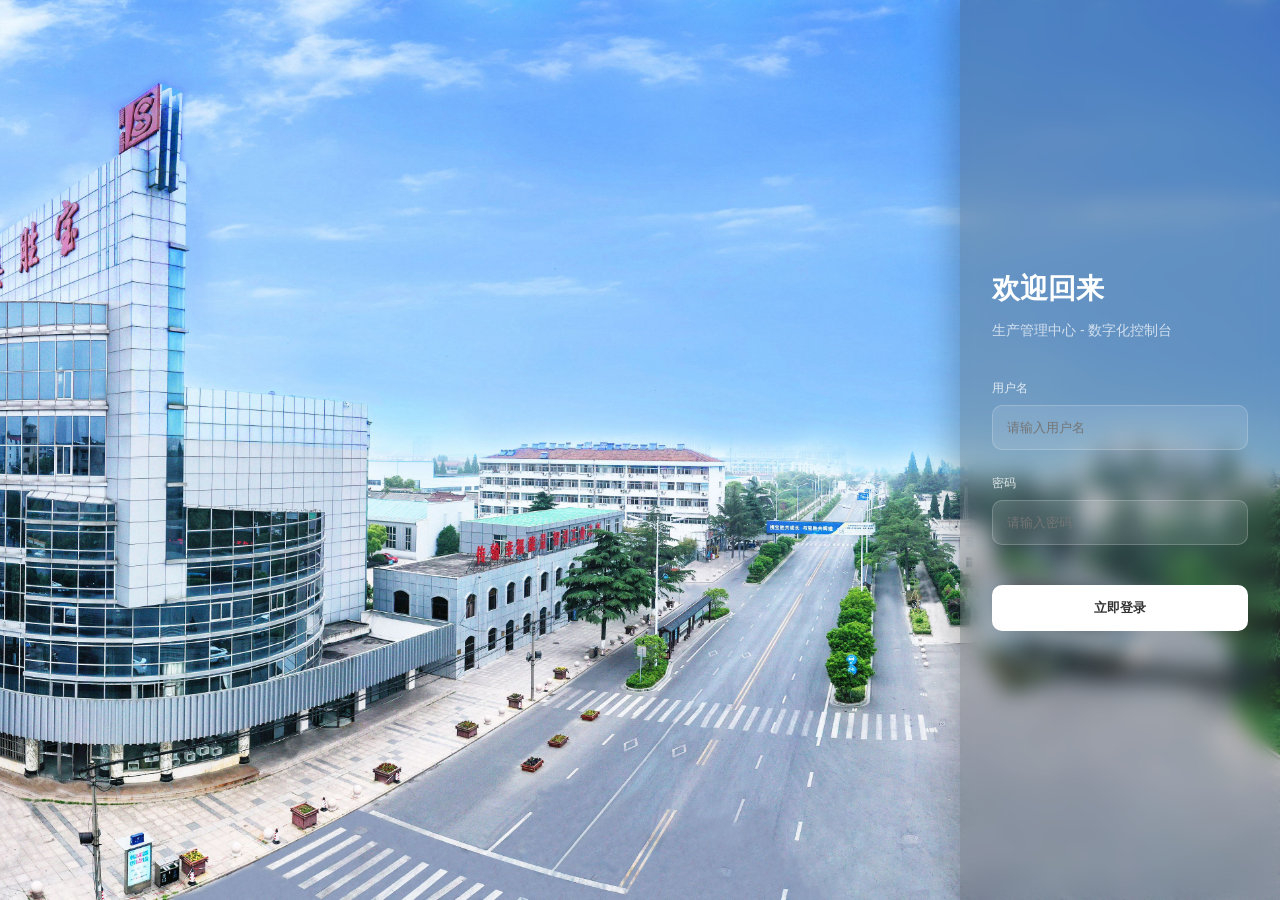
==== index.html @ 65bcb90a "Add files via upload" ====
<!DOCTYPE html>
<html lang="zh-CN">
<head>
    <meta charset="UTF-8">
    <title>生产管理中心</title>
    <style>
        /* --- 1. 基础布局 CSS --- */
        * { box-sizing: border-box; }

        body {
            margin: 0; padding: 0; height: 100vh;
            display: flex; align-items: center;
            background: url('baosheng.jpg') no-repeat;
            background-size: cover;
            background-position: 20% top; 
            background-attachment: fixed;
            background-color: #1a1a1a;
            font-family: -apple-system, BlinkMacSystemFont, "Segoe UI", Roboto, sans-serif;
        }

        .right-mask {
            position: fixed; right: 0; top: 0;
            width: 25vw; height: 100vh;
            background-color: rgba(60, 60, 60, 0.3);
            backdrop-filter: blur(10px);
            -webkit-backdrop-filter: blur(10px);
            display: flex; justify-content: center; align-items: center;
            color: white; z-index: 100;
            box-shadow: -10px 0 30px rgba(0,0,0,0.2);
        }

        /* --- 2. 登录框 CSS --- */
        .login-container { width: 80%; max-width: 320px; }
        .login-container h2 { font-size: 28px; margin: 0 0 10px 0; }
        .login-container p { font-size: 14px; color: rgba(255, 255, 255, 0.7); margin-bottom: 40px; }
        .input-group { margin-bottom: 25px; }
        .input-group label { display: block; font-size: 12px; margin-bottom: 8px; color: rgba(255, 255, 255, 0.8); text-transform: uppercase; }
        
        .input-group input {
            width: 100%; padding: 14px;
            border: 1px solid rgba(255, 255, 255, 0.2);
            border-radius: 10px; background: rgba(255, 255, 255, 0.1);
            color: white; outline: none; transition: all 0.3s ease;
        }

        .input-group input:focus {
            background: rgba(255, 255, 255, 0.15);
            border-color: rgba(255, 255, 255, 0.8);
            box-shadow: 0 0 15px rgba(255, 255, 255, 0.4);
        }

        .login-btn {
            width: 100%; padding: 14px; background: white; color: #333;
            border: none; border-radius: 10px; font-weight: 600;
            cursor: pointer; transition: 0.3s; margin-top: 15px;
        }

        .login-btn:hover { background: #f0f0f0; transform: translateY(-2px); }

        /* --- 3. 漂亮弹窗 CSS (之前贴错位置的部分) --- */
        .modal-overlay {
            position: fixed; top: 0; left: 0; width: 100%; height: 100%;
            background: rgba(0, 0, 0, 0.6); backdrop-filter: blur(5px);
            display: flex; justify-content: center; align-items: center;
            z-index: 1000; opacity: 0; visibility: hidden; transition: all 0.4s ease;
        }

        .modal-overlay.active { opacity: 1; visibility: visible; }

        .modal-content {
            background: white; padding: 40px; border-radius: 20px;
            text-align: center; transform: scale(0.7);
            transition: all 0.4s cubic-bezier(0.34, 1.56, 0.64, 1);
            width: 320px;
        }

        .modal-overlay.active .modal-content { transform: scale(1); }

        .success-icon {
            width: 60px; height: 60px; background: #4CD964; color: white;
            border-radius: 50%; line-height: 60px; font-size: 30px; margin: 0 auto 20px;
        }

        .modal-content h3 { color: #333; margin: 0 0 10px 0; }
        .modal-content p { color: #666; font-size: 14px; margin-bottom: 25px; }
        .modal-btn { background: #333; color: white; border: none; padding: 12px 30px; border-radius: 8px; cursor: pointer; font-weight: bold; }

        @media (max-width: 768px) {
            body { background-position: center top; }
            .right-mask { width: 100vw !important; }
        }
    </style>
</head>
<body>

    <div id="successModal" class="modal-overlay">
        <div class="modal-content">
            <div class="success-icon">✓</div>
            <h3>登录成功</h3>
            <p>欢迎进入生产管理中心系统</p>
            <button id="closeBtn" class="modal-btn">开启工作台</button>
        </div>
    </div>

    <div class="right-mask">
        <div class="login-container">
            <h2>欢迎回来</h2>
            <p>生产管理中心 - 数字化控制台</p>
            <form>
                <div class="input-group">
                    <label>用户名</label>
                    <input type="text" placeholder="请输入用户名">
                </div>
                <div class="input-group">
                    <label>密码</label>
                    <input type="password" placeholder="请输入密码">
                </div>
                <button type="button" id="loginBtn" class="login-btn">立即登录</button>
            </form>
        </div>
    </div>

    <script>
        // --- 4. 交互逻辑 JS ---
        const loginBtn = document.getElementById('loginBtn');
        const closeBtn = document.getElementById('closeBtn');
        const modal = document.getElementById('successModal');

        // 显示弹窗
        loginBtn.addEventListener('click', function() {
            modal.classList.add('active');
        });

        // 修改：点击“开启工作台”后跳转
        closeBtn.addEventListener('click', function() {
        // 改变按钮文字，增加仪式感
            this.innerText = '正在进入系统...';
            this.style.opacity = '0.7';
            this.style.cursor = 'wait'; // 鼠标变成漏斗形状
    
        // 延迟 500 毫秒跳转，让用户看清点击反馈，体验更好
        setTimeout(() => {
            window.location.href = 'https://www.baidu.com';
            }, 500);
        });


        // 点击遮罩背景也可以关闭
        modal.addEventListener('click', function(e) {
            if(e.target === modal) modal.classList.remove('active');
        });

        // 回车键支持
        document.addEventListener('keypress', function(e) {
            if (e.key === 'Enter') loginBtn.click();
        });
    </script>
</body>
</html>
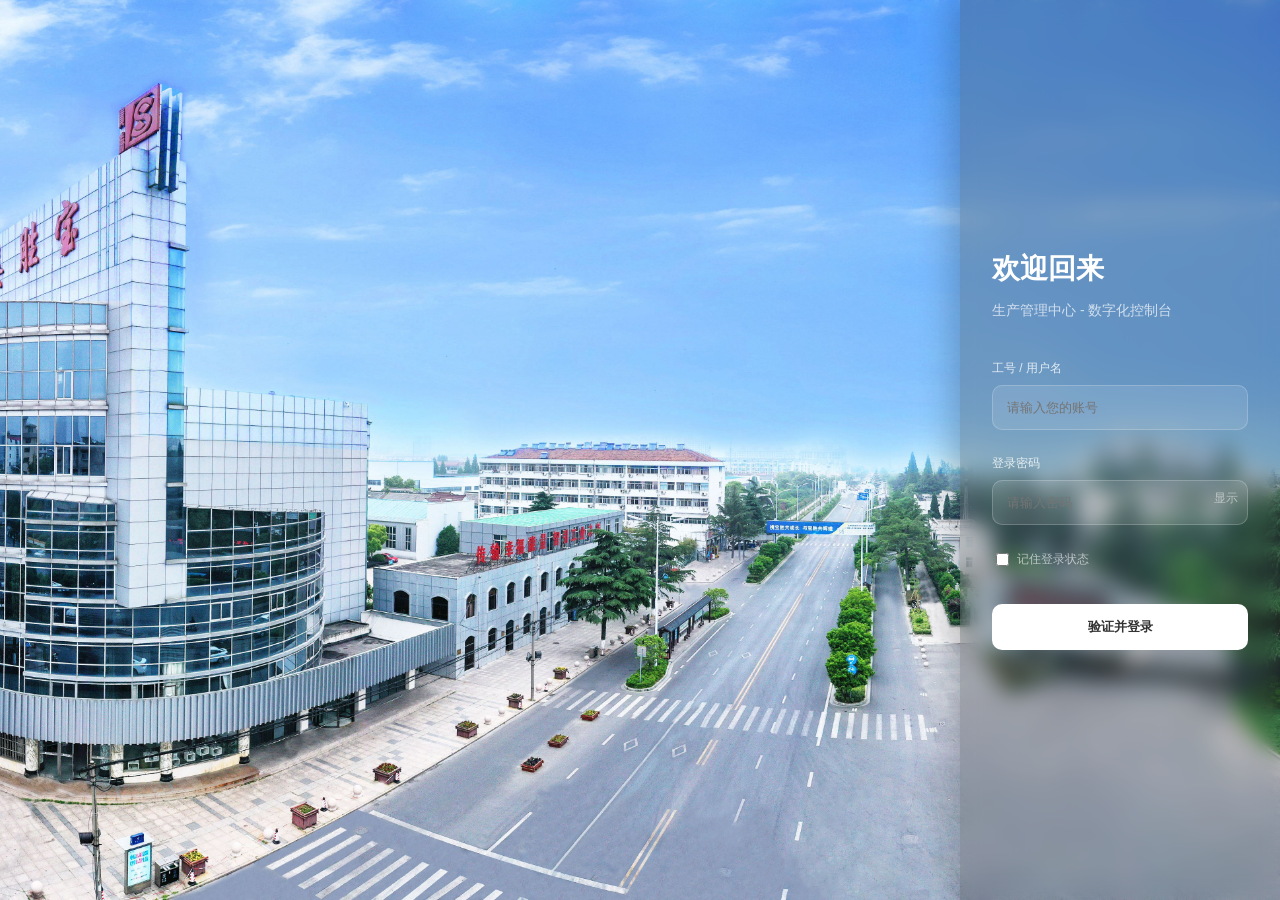
==== commit 40e8eea5: "Update index.html" ====
--- a/index.html
+++ b/index.html
@@ -89,6 +89,19 @@
             body { background-position: center top; }
             .right-mask { width: 100vw !important; }
         }
+
+        /* 震动动画 */
+        @keyframes shake {
+            0%, 100% { transform: translateX(0); }
+            25% { transform: translateX(-8px); }
+            75% { transform: translateX(8px); }
+        }
+
+        .shake-error {
+            animation: shake 0.3s ease-in-out;
+            border-color: #FF3B30 !important; /* 变红 */
+            box-shadow: 0 0 10px rgba(255, 59, 48, 0.4) !important;
+        }
     </style>
 </head>
 <body>
@@ -106,52 +119,66 @@
         <div class="login-container">
             <h2>欢迎回来</h2>
             <p>生产管理中心 - 数字化控制台</p>
-            <form>
+            <form id="loginForm">
                 <div class="input-group">
-                    <label>用户名</label>
-                    <input type="text" placeholder="请输入用户名">
+                    <label>工号 / 用户名</label>
+                    <input type="text" id="username" placeholder="请输入您的账号" required>
                 </div>
-                <div class="input-group">
-                    <label>密码</label>
-                    <input type="password" placeholder="请输入密码">
+                <div class="input-group" style="position: relative;">
+                    <label>登录密码</label>
+                    <input type="password" id="password" placeholder="请输入密码" required>
+                    <span id="togglePassword" style="position: absolute; right: 10px; top: 35px; cursor: pointer; color: rgba(255,255,255,0.5); font-size: 12px;">显示</span>
+                 </div>
+                <div style="margin-bottom: 20px; display: flex; align-items: center; font-size: 12px; color: rgba(255,255,255,0.6);">
+                    <input type="checkbox" id="rememberMe" style="margin-right: 8px; cursor: pointer;">
+                    <label for="rememberMe" style="cursor: pointer;">记住登录状态</label>
                 </div>
-                <button type="button" id="loginBtn" class="login-btn">立即登录</button>
+                <button type="button" id="loginBtn" class="login-btn">验证并登录</button>
             </form>
         </div>
     </div>
 
     <script>
-        // --- 4. 交互逻辑 JS ---
         const loginBtn = document.getElementById('loginBtn');
-        const closeBtn = document.getElementById('closeBtn');
+        const usernameInput = document.getElementById('username');
+        const passwordInput = document.getElementById('password');
+        const togglePassword = document.getElementById('togglePassword');
         const modal = document.getElementById('successModal');
 
-        // 显示弹窗
-        loginBtn.addEventListener('click', function() {
-            modal.classList.add('active');
+        // 1. 密码明文/密文切换功能
+        togglePassword.addEventListener('click', function() {
+            const type = passwordInput.getAttribute('type') === 'password' ? 'text' : 'password';
+            passwordInput.setAttribute('type', type);
+            this.innerText = type === 'password' ? '显示' : '隐藏';
         });
 
-        // 修改：点击“开启工作台”后跳转
-        closeBtn.addEventListener('click', function() {
-        // 改变按钮文字，增加仪式感
-            this.innerText = '正在进入系统...';
-            this.style.opacity = '0.7';
-            this.style.cursor = 'wait'; // 鼠标变成漏斗形状
-    
-        // 延迟 500 毫秒跳转，让用户看清点击反馈，体验更好
-        setTimeout(() => {
-            window.location.href = 'https://www.baidu.com';
-            }, 500);
+        // 2. 登录验证逻辑
+        loginBtn.addEventListener('click', function() {
+            const user = usernameInput.value.trim();
+            const pass = passwordInput.value.trim();
+
+        // 预设的正确账号密码（模拟数据库数据）
+            const correctUser = "admin";
+            const correctPass = "123456";
+
+            if (user === correctUser && pass === correctPass) {
+            // 验证成功：显示漂亮弹窗
+                modal.classList.add('active');
+            } else {
+            // 验证失败：触发震动效果
+                const container = document.querySelector('.login-container');
+                container.classList.add('shake-error');
+        
+            // 提示用户（可选）
+                setTimeout(() => {
+                    container.classList.remove('shake-error');
+                    alert('账号或密码不正确，请重试');
+                }, 500);
+            }
         });
 
-
-        // 点击遮罩背景也可以关闭
-        modal.addEventListener('click', function(e) {
-            if(e.target === modal) modal.classList.remove('active');
-        });
-
-        // 回车键支持
-        document.addEventListener('keypress', function(e) {
+        // 3. 按回车键也能触发登录
+        document.addEventListener('keypress', (e) => {
             if (e.key === 'Enter') loginBtn.click();
         });
     </script>
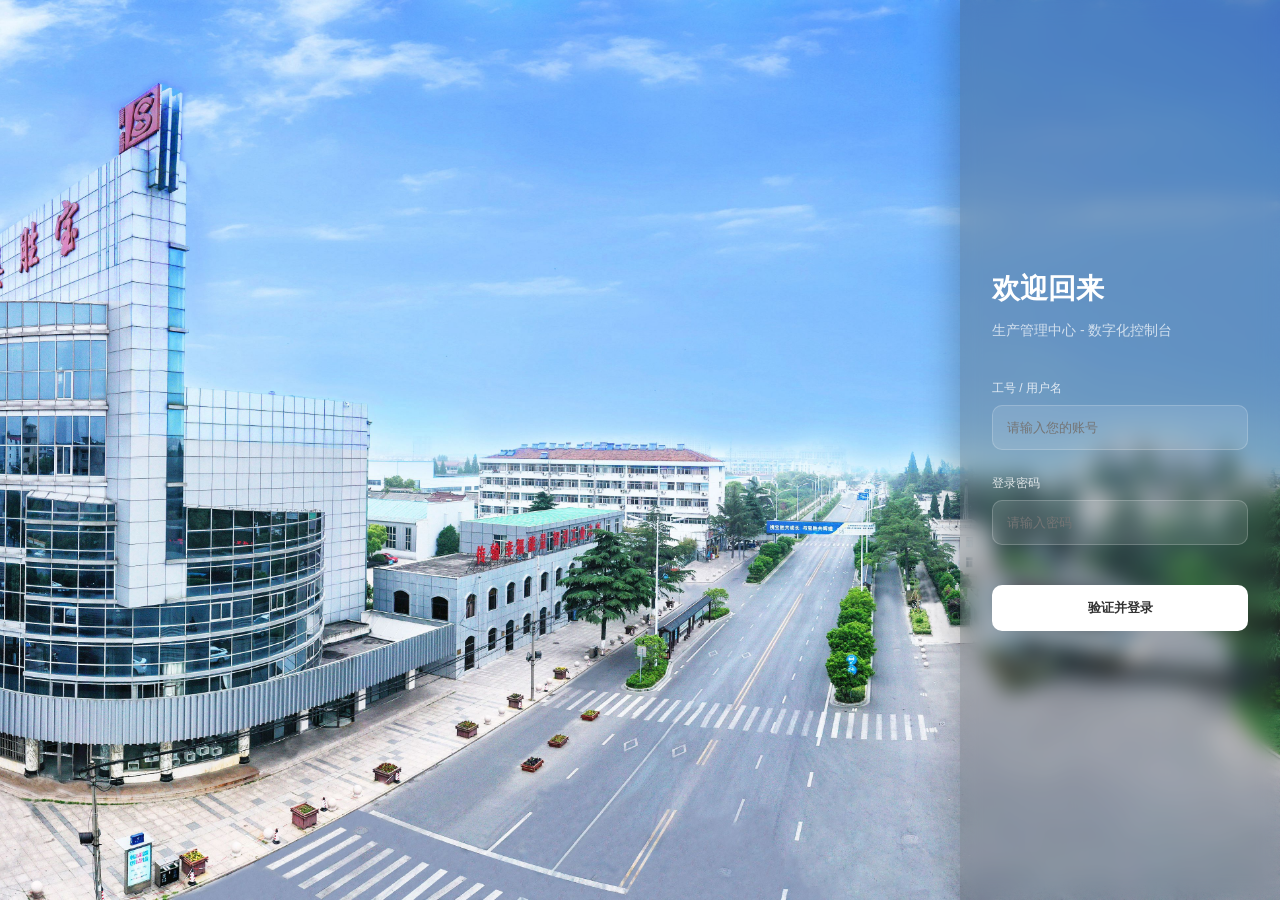
==== commit 17994a8f: "修改控制台" ====
--- a/index.html
+++ b/index.html
@@ -4,9 +4,8 @@
     <meta charset="UTF-8">
     <title>生产管理中心</title>
     <style>
-        /* --- 1. 基础布局 CSS --- */
+        /* --- 保持你原有的 CSS 不变 --- */
         * { box-sizing: border-box; }
-
         body {
             margin: 0; padding: 0; height: 100vh;
             display: flex; align-items: center;
@@ -16,8 +15,8 @@
             background-attachment: fixed;
             background-color: #1a1a1a;
             font-family: -apple-system, BlinkMacSystemFont, "Segoe UI", Roboto, sans-serif;
+            overflow: hidden;
         }
-
         .right-mask {
             position: fixed; right: 0; top: 0;
             width: 25vw; height: 100vh;
@@ -28,80 +27,61 @@
             color: white; z-index: 100;
             box-shadow: -10px 0 30px rgba(0,0,0,0.2);
         }
-
-        /* --- 2. 登录框 CSS --- */
         .login-container { width: 80%; max-width: 320px; }
         .login-container h2 { font-size: 28px; margin: 0 0 10px 0; }
         .login-container p { font-size: 14px; color: rgba(255, 255, 255, 0.7); margin-bottom: 40px; }
         .input-group { margin-bottom: 25px; }
         .input-group label { display: block; font-size: 12px; margin-bottom: 8px; color: rgba(255, 255, 255, 0.8); text-transform: uppercase; }
-        
         .input-group input {
             width: 100%; padding: 14px;
             border: 1px solid rgba(255, 255, 255, 0.2);
             border-radius: 10px; background: rgba(255, 255, 255, 0.1);
             color: white; outline: none; transition: all 0.3s ease;
         }
-
         .input-group input:focus {
             background: rgba(255, 255, 255, 0.15);
             border-color: rgba(255, 255, 255, 0.8);
             box-shadow: 0 0 15px rgba(255, 255, 255, 0.4);
         }
-
         .login-btn {
             width: 100%; padding: 14px; background: white; color: #333;
             border: none; border-radius: 10px; font-weight: 600;
             cursor: pointer; transition: 0.3s; margin-top: 15px;
         }
-
         .login-btn:hover { background: #f0f0f0; transform: translateY(-2px); }
-
-        /* --- 3. 漂亮弹窗 CSS (之前贴错位置的部分) --- */
+        .forgot-pwd {
+            display: block; text-align: center; margin-top: 20px;
+            color: rgba(255,255,255,0.6); font-size: 12px; text-decoration: none;
+        }
+        .forgot-pwd:hover { color: white; text-decoration: underline; }
         .modal-overlay {
             position: fixed; top: 0; left: 0; width: 100%; height: 100%;
             background: rgba(0, 0, 0, 0.6); backdrop-filter: blur(5px);
             display: flex; justify-content: center; align-items: center;
             z-index: 1000; opacity: 0; visibility: hidden; transition: all 0.4s ease;
         }
-
         .modal-overlay.active { opacity: 1; visibility: visible; }
-
         .modal-content {
             background: white; padding: 40px; border-radius: 20px;
             text-align: center; transform: scale(0.7);
             transition: all 0.4s cubic-bezier(0.34, 1.56, 0.64, 1);
             width: 320px;
         }
-
         .modal-overlay.active .modal-content { transform: scale(1); }
-
         .success-icon {
             width: 60px; height: 60px; background: #4CD964; color: white;
             border-radius: 50%; line-height: 60px; font-size: 30px; margin: 0 auto 20px;
         }
-
         .modal-content h3 { color: #333; margin: 0 0 10px 0; }
         .modal-content p { color: #666; font-size: 14px; margin-bottom: 25px; }
         .modal-btn { background: #333; color: white; border: none; padding: 12px 30px; border-radius: 8px; cursor: pointer; font-weight: bold; }
-
-        @media (max-width: 768px) {
-            body { background-position: center top; }
-            .right-mask { width: 100vw !important; }
-        }
-
-        /* 震动动画 */
         @keyframes shake {
             0%, 100% { transform: translateX(0); }
             25% { transform: translateX(-8px); }
             75% { transform: translateX(8px); }
         }
-
-        .shake-error {
-            animation: shake 0.3s ease-in-out;
-            border-color: #FF3B30 !important; /* 变红 */
-            box-shadow: 0 0 10px rgba(255, 59, 48, 0.4) !important;
-        }
+        .shake-error { animation: shake 0.3s ease-in-out; border-color: #FF3B30 !important; }
+        @media (max-width: 768px) { .right-mask { width: 100vw; } }
     </style>
 </head>
 <body>
@@ -117,69 +97,97 @@
 
     <div class="right-mask">
         <div class="login-container">
-            <h2>欢迎回来</h2>
-            <p>生产管理中心 - 数字化控制台</p>
-            <form id="loginForm">
-                <div class="input-group">
-                    <label>工号 / 用户名</label>
-                    <input type="text" id="username" placeholder="请输入您的账号" required>
-                </div>
-                <div class="input-group" style="position: relative;">
-                    <label>登录密码</label>
-                    <input type="password" id="password" placeholder="请输入密码" required>
-                    <span id="togglePassword" style="position: absolute; right: 10px; top: 35px; cursor: pointer; color: rgba(255,255,255,0.5); font-size: 12px;">显示</span>
-                 </div>
-                <div style="margin-bottom: 20px; display: flex; align-items: center; font-size: 12px; color: rgba(255,255,255,0.6);">
-                    <input type="checkbox" id="rememberMe" style="margin-right: 8px; cursor: pointer;">
-                    <label for="rememberMe" style="cursor: pointer;">记住登录状态</label>
-                </div>
-                <button type="button" id="loginBtn" class="login-btn">验证并登录</button>
-            </form>
+            <div id="loginSection">
+                <h2>欢迎回来</h2>
+                <p>生产管理中心 - 数字化控制台</p>
+                <form id="loginForm">
+                    <div class="input-group">
+                        <label>工号 / 用户名</label>
+                        <input type="text" id="username" placeholder="请输入您的账号">
+                    </div>
+                    <div class="input-group">
+                        <label>登录密码</label>
+                        <input type="password" id="password" placeholder="请输入密码">
+                    </div>
+                    <button type="button" id="loginBtn" class="login-btn">验证并登录</button>
+                </form>
+                
+            </div>
+
+            <div id="registerSection" style="display: none;">
+                <h2>创建账号</h2>
+                <p>加入生产管理中心系统</p>
+                <form id="registerForm">
+                    <div class="input-group">
+                        <label>设置用户名</label>
+                        <input type="text" id="regUsername" placeholder="建议使用工号">
+                    </div>
+                    <div class="input-group">
+                        <label>设置密码</label>
+                        <input type="password" id="regPassword" placeholder="至少6位字符">
+                    </div>
+                    <button type="button" id="regBtn" class="login-btn">完成注册</button>
+                </form>
+                <a href="javascript:void(0)" class="forgot-pwd" onclick="toggleForm('login')">返回登录</a>
+            </div>
         </div>
     </div>
 
     <script>
         const loginBtn = document.getElementById('loginBtn');
-        const usernameInput = document.getElementById('username');
-        const passwordInput = document.getElementById('password');
-        const togglePassword = document.getElementById('togglePassword');
+        const regBtn = document.getElementById('regBtn');
+        const closeBtn = document.getElementById('closeBtn');
         const modal = document.getElementById('successModal');
+        const loginSection = document.getElementById('loginSection');
+        const registerSection = document.getElementById('registerSection');
 
-        // 1. 密码明文/密文切换功能
-        togglePassword.addEventListener('click', function() {
-            const type = passwordInput.getAttribute('type') === 'password' ? 'text' : 'password';
-            passwordInput.setAttribute('type', type);
-            this.innerText = type === 'password' ? '显示' : '隐藏';
+        function toggleForm(type) {
+            if (type === 'register') {
+                loginSection.style.display = 'none';
+                registerSection.style.display = 'block';
+            } else {
+                loginSection.style.display = 'block';
+                registerSection.style.display = 'none';
+            }
+        }
+
+        regBtn.addEventListener('click', function() {
+            const user = document.getElementById('regUsername').value.trim();
+            const pass = document.getElementById('regPassword').value.trim();
+            if (user === "" || pass === "") { alert("请填写完整信息"); return; }
+            localStorage.setItem(user, pass); 
+            alert("注册成功！");
+            toggleForm('login');
         });
 
-        // 2. 登录验证逻辑
         loginBtn.addEventListener('click', function() {
-            const user = usernameInput.value.trim();
-            const pass = passwordInput.value.trim();
+            const user = document.getElementById('username').value.trim();
+            const pass = document.getElementById('password').value.trim();
+            const isAdmin = (user === "admin" && pass === "123456");
+            const storedPass = localStorage.getItem(user);
+            const isRegisteredUser = (storedPass !== null && storedPass === pass);
 
-        // 预设的正确账号密码（模拟数据库数据）
-            const correctUser = "admin";
-            const correctPass = "123456";
-
-            if (user === correctUser && pass === correctPass) {
-            // 验证成功：显示漂亮弹窗
+            if (isAdmin || isRegisteredUser) {
+                // 核心修复点：在这里记录当前登录人
+                localStorage.setItem('currentUser', user); 
                 modal.classList.add('active');
             } else {
-            // 验证失败：触发震动效果
-                const container = document.querySelector('.login-container');
-                container.classList.add('shake-error');
-        
-            // 提示用户（可选）
-                setTimeout(() => {
-                    container.classList.remove('shake-error');
-                    alert('账号或密码不正确，请重试');
-                }, 500);
+                document.querySelector('.login-container').classList.add('shake-error');
+                setTimeout(() => document.querySelector('.login-container').classList.remove('shake-error'), 500);
+                alert("账号或密码错误");
             }
         });
 
-        // 3. 按回车键也能触发登录
+        closeBtn.addEventListener('click', function() {
+            this.innerText = '正在进入系统...';
+            setTimeout(() => { window.location.href = 'dashboard.html'; }, 600);
+        });
+
         document.addEventListener('keypress', (e) => {
-            if (e.key === 'Enter') loginBtn.click();
+            if (e.key === 'Enter') {
+                if (loginSection.style.display !== 'none') loginBtn.click();
+                else regBtn.click();
+            }
         });
     </script>
 </body>
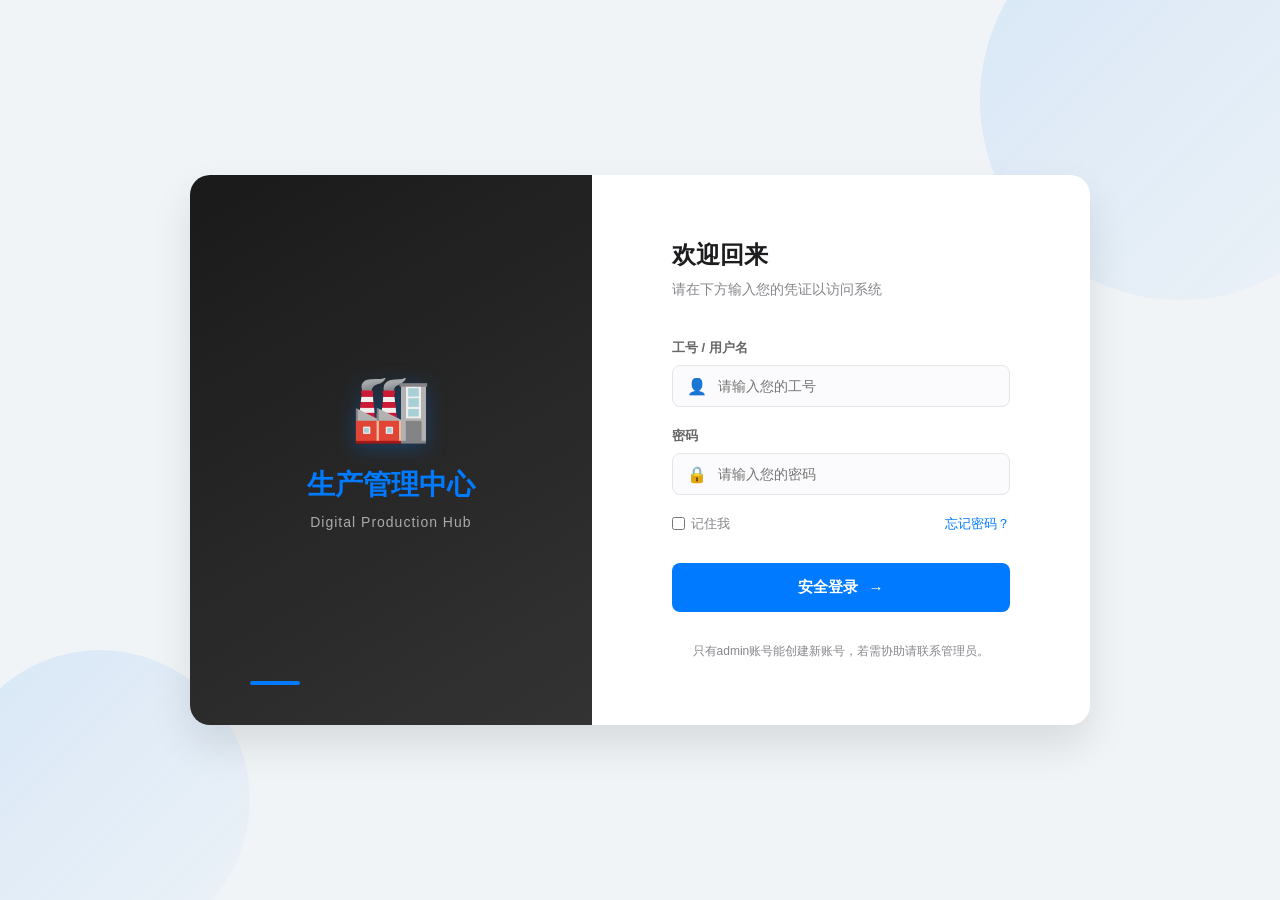
==== commit 877758b5: "登录界面美化" ====
--- a/index.html
+++ b/index.html
@@ -2,193 +2,64 @@
 <html lang="zh-CN">
 <head>
     <meta charset="UTF-8">
-    <title>生产管理中心</title>
-    <style>
-        /* --- 保持你原有的 CSS 不变 --- */
-        * { box-sizing: border-box; }
-        body {
-            margin: 0; padding: 0; height: 100vh;
-            display: flex; align-items: center;
-            background: url('baosheng.jpg') no-repeat;
-            background-size: cover;
-            background-position: 20% top; 
-            background-attachment: fixed;
-            background-color: #1a1a1a;
-            font-family: -apple-system, BlinkMacSystemFont, "Segoe UI", Roboto, sans-serif;
-            overflow: hidden;
-        }
-        .right-mask {
-            position: fixed; right: 0; top: 0;
-            width: 25vw; height: 100vh;
-            background-color: rgba(60, 60, 60, 0.3);
-            backdrop-filter: blur(10px);
-            -webkit-backdrop-filter: blur(10px);
-            display: flex; justify-content: center; align-items: center;
-            color: white; z-index: 100;
-            box-shadow: -10px 0 30px rgba(0,0,0,0.2);
-        }
-        .login-container { width: 80%; max-width: 320px; }
-        .login-container h2 { font-size: 28px; margin: 0 0 10px 0; }
-        .login-container p { font-size: 14px; color: rgba(255, 255, 255, 0.7); margin-bottom: 40px; }
-        .input-group { margin-bottom: 25px; }
-        .input-group label { display: block; font-size: 12px; margin-bottom: 8px; color: rgba(255, 255, 255, 0.8); text-transform: uppercase; }
-        .input-group input {
-            width: 100%; padding: 14px;
-            border: 1px solid rgba(255, 255, 255, 0.2);
-            border-radius: 10px; background: rgba(255, 255, 255, 0.1);
-            color: white; outline: none; transition: all 0.3s ease;
-        }
-        .input-group input:focus {
-            background: rgba(255, 255, 255, 0.15);
-            border-color: rgba(255, 255, 255, 0.8);
-            box-shadow: 0 0 15px rgba(255, 255, 255, 0.4);
-        }
-        .login-btn {
-            width: 100%; padding: 14px; background: white; color: #333;
-            border: none; border-radius: 10px; font-weight: 600;
-            cursor: pointer; transition: 0.3s; margin-top: 15px;
-        }
-        .login-btn:hover { background: #f0f0f0; transform: translateY(-2px); }
-        .forgot-pwd {
-            display: block; text-align: center; margin-top: 20px;
-            color: rgba(255,255,255,0.6); font-size: 12px; text-decoration: none;
-        }
-        .forgot-pwd:hover { color: white; text-decoration: underline; }
-        .modal-overlay {
-            position: fixed; top: 0; left: 0; width: 100%; height: 100%;
-            background: rgba(0, 0, 0, 0.6); backdrop-filter: blur(5px);
-            display: flex; justify-content: center; align-items: center;
-            z-index: 1000; opacity: 0; visibility: hidden; transition: all 0.4s ease;
-        }
-        .modal-overlay.active { opacity: 1; visibility: visible; }
-        .modal-content {
-            background: white; padding: 40px; border-radius: 20px;
-            text-align: center; transform: scale(0.7);
-            transition: all 0.4s cubic-bezier(0.34, 1.56, 0.64, 1);
-            width: 320px;
-        }
-        .modal-overlay.active .modal-content { transform: scale(1); }
-        .success-icon {
-            width: 60px; height: 60px; background: #4CD964; color: white;
-            border-radius: 50%; line-height: 60px; font-size: 30px; margin: 0 auto 20px;
-        }
-        .modal-content h3 { color: #333; margin: 0 0 10px 0; }
-        .modal-content p { color: #666; font-size: 14px; margin-bottom: 25px; }
-        .modal-btn { background: #333; color: white; border: none; padding: 12px 30px; border-radius: 8px; cursor: pointer; font-weight: bold; }
-        @keyframes shake {
-            0%, 100% { transform: translateX(0); }
-            25% { transform: translateX(-8px); }
-            75% { transform: translateX(8px); }
-        }
-        .shake-error { animation: shake 0.3s ease-in-out; border-color: #FF3B30 !important; }
-        @media (max-width: 768px) { .right-mask { width: 100vw; } }
-    </style>
+    <meta name="viewport" content="width=device-width, initial-scale=1.0">
+    <title>登录 - 生产管理中心</title>
+    <link rel="stylesheet" href="css/index.css">
 </head>
 <body>
 
-    <div id="successModal" class="modal-overlay">
-        <div class="modal-content">
-            <div class="success-icon">✓</div>
-            <h3>登录成功</h3>
-            <p>欢迎进入生产管理中心系统</p>
-            <button id="closeBtn" class="modal-btn">开启工作台</button>
-        </div>
+    <div class="bg-decor">
+        <div class="circle circle-1"></div>
+        <div class="circle circle-2"></div>
     </div>
 
-    <div class="right-mask">
-        <div class="login-container">
-            <div id="loginSection">
-                <h2>欢迎回来</h2>
-                <p>生产管理中心 - 数字化控制台</p>
-                <form id="loginForm">
-                    <div class="input-group">
-                        <label>工号 / 用户名</label>
-                        <input type="text" id="username" placeholder="请输入您的账号">
-                    </div>
-                    <div class="input-group">
-                        <label>登录密码</label>
-                        <input type="password" id="password" placeholder="请输入密码">
-                    </div>
-                    <button type="button" id="loginBtn" class="login-btn">验证并登录</button>
-                </form>
-                
+    <div class="login-container">
+        <div class="login-card">
+            
+            <div class="login-brand">
+                <div class="brand-logo">🏭</div>
+                <h1>生产管理中心</h1>
+                <p>Digital Production Hub</p>
+                <div class="brand-decor"></div>
             </div>
 
-            <div id="registerSection" style="display: none;">
-                <h2>创建账号</h2>
-                <p>加入生产管理中心系统</p>
-                <form id="registerForm">
-                    <div class="input-group">
-                        <label>设置用户名</label>
-                        <input type="text" id="regUsername" placeholder="建议使用工号">
+            <div class="login-form">
+                <h2>欢迎回来</h2>
+                <p class="subtitle">请在下方输入您的凭证以访问系统</p>
+
+                <div class="input-group">
+                    <label for="username">工号 / 用户名</label>
+                    <div class="input-wrapper">
+                        <span class="icon">👤</span>
+                        <input type="text" id="username" placeholder="请输入您的工号" required autocomplete="username">
                     </div>
-                    <div class="input-group">
-                        <label>设置密码</label>
-                        <input type="password" id="regPassword" placeholder="至少6位字符">
+                </div>
+
+                <div class="input-group">
+                    <label for="password">密码</label>
+                    <div class="input-wrapper">
+                        <span class="icon">🔒</span>
+                        <input type="password" id="password" placeholder="请输入您的密码" required autocomplete="current-password">
                     </div>
-                    <button type="button" id="regBtn" class="login-btn">完成注册</button>
-                </form>
-                <a href="javascript:void(0)" class="forgot-pwd" onclick="toggleForm('login')">返回登录</a>
+                </div>
+
+                <div class="form-options">
+                    <label class="remember-me">
+                        <input type="checkbox"> 记住我
+                    </label>
+                    <a href="#" class="forgot-link">忘记密码？</a>
+                </div>
+
+                <button class="login-btn" onclick="handleLogin()">
+                    <span>安全登录</span>
+                    <span class="btn-arrow">→</span>
+                </button>
+                
+                <p class="footer-tips">只有admin账号能创建新账号，若需协助请联系管理员。</p>
             </div>
         </div>
     </div>
 
-    <script>
-        const loginBtn = document.getElementById('loginBtn');
-        const regBtn = document.getElementById('regBtn');
-        const closeBtn = document.getElementById('closeBtn');
-        const modal = document.getElementById('successModal');
-        const loginSection = document.getElementById('loginSection');
-        const registerSection = document.getElementById('registerSection');
-
-        function toggleForm(type) {
-            if (type === 'register') {
-                loginSection.style.display = 'none';
-                registerSection.style.display = 'block';
-            } else {
-                loginSection.style.display = 'block';
-                registerSection.style.display = 'none';
-            }
-        }
-
-        regBtn.addEventListener('click', function() {
-            const user = document.getElementById('regUsername').value.trim();
-            const pass = document.getElementById('regPassword').value.trim();
-            if (user === "" || pass === "") { alert("请填写完整信息"); return; }
-            localStorage.setItem(user, pass); 
-            alert("注册成功！");
-            toggleForm('login');
-        });
-
-        loginBtn.addEventListener('click', function() {
-            const user = document.getElementById('username').value.trim();
-            const pass = document.getElementById('password').value.trim();
-            const isAdmin = (user === "admin" && pass === "123456");
-            const storedPass = localStorage.getItem(user);
-            const isRegisteredUser = (storedPass !== null && storedPass === pass);
-
-            if (isAdmin || isRegisteredUser) {
-                // 核心修复点：在这里记录当前登录人
-                localStorage.setItem('currentUser', user); 
-                modal.classList.add('active');
-            } else {
-                document.querySelector('.login-container').classList.add('shake-error');
-                setTimeout(() => document.querySelector('.login-container').classList.remove('shake-error'), 500);
-                alert("账号或密码错误");
-            }
-        });
-
-        closeBtn.addEventListener('click', function() {
-            this.innerText = '正在进入系统...';
-            setTimeout(() => { window.location.href = 'dashboard.html'; }, 600);
-        });
-
-        document.addEventListener('keypress', (e) => {
-            if (e.key === 'Enter') {
-                if (loginSection.style.display !== 'none') loginBtn.click();
-                else regBtn.click();
-            }
-        });
-    </script>
+    <script src="js/auth.js"></script>
 </body>
 </html>
--- a/css/index.css
+++ b/css/index.css
@@ -0,0 +1,125 @@
+/* ==================== css/index.css ==================== */
+/* 现代登录页设计：卡片式、蓝色调、微动画 */
+
+:root {
+    --primary-color: #007AFF;    /* 现代蓝 */
+    --primary-hover: #006EDF;   /* 悬停蓝 */
+    --bg-color: #f0f4f7;        /* 极淡灰蓝背景 */
+    --card-bg: #ffffff;         /* 纯白卡片 */
+    --text-main: #1d1d1f;       /* 深灰主文字 */
+    --text-sub: #86868b;        /* 中灰次文字 */
+    --border-color: #e5e5e7;    /* 淡灰分割线 */
+    --shadow-card: 0 20px 40px rgba(0,0,0,0.1); /* 深阴影提升高级感 */
+}
+
+* { box-sizing: border-box; margin: 0; padding: 0; font-family: "PingFang SC", "Microsoft YaHei", sans-serif; }
+
+body {
+    height: 100vh;
+    display: flex;
+    justify-content: center;
+    align-items: center;
+    background: var(--bg-color);
+    overflow: hidden; /* 防止背景装饰撑开滚动条 */
+}
+
+/* 1. 动态背景装饰 */
+.bg-decor { position: fixed; top: 0; left: 0; width: 100%; height: 100%; z-index: -1; }
+.circle { position: absolute; border-radius: 50%; background: linear-gradient(135deg, rgba(0,122,255,0.1), rgba(0,122,255,0.01)); animation: float 10s infinite ease-in-out; }
+.circle-1 { width: 400px; height: 400px; top: -100px; right: -100px; }
+.circle-2 { width: 300px; height: 300px; bottom: -50px; left: -50px; animation-delay: -5s; }
+
+@keyframes float { 0%, 100% { transform: translateY(0) rotate(0deg); } 50% { transform: translateY(-20px) rotate(10deg); } }
+
+
+/* 2. 登录卡片布局 */
+.login-container { animation: fadeIn 0.6s ease-out; }
+@keyframes fadeIn { from { opacity: 0; transform: translateY(20px); } to { opacity: 1; transform: translateY(0); } }
+
+.login-card {
+    display: flex;
+    width: 900px;
+    height: 550px;
+    background: var(--card-bg);
+    border-radius: 20px;
+    box-shadow: var(--shadow-card);
+    overflow: hidden; /* 圆角包裹内容 */
+}
+
+
+/* 3. 左侧：品牌展示区 */
+.login-brand {
+    flex: 1;
+    background: linear-gradient(150deg, #1a1a1a 0%, #333 100%); /* 暗黑质感 */
+    color: white;
+    padding: 60px;
+    display: flex;
+    flex-direction: column;
+    justify-content: center;
+    align-items: center;
+    text-align: center;
+    position: relative;
+}
+.brand-logo { font-size: 64px; margin-bottom: 20px; filter: drop-shadow(0 4px 10px rgba(0,122,255,0.3)); }
+.login-brand h1 { font-size: 28px; font-weight: bold; color: var(--primary-color); margin-bottom: 10px; }
+.login-brand p { font-size: 14px; color: #aaa; letter-spacing: 1px; }
+
+/* 品牌区装饰线条 */
+.brand-decor { position: absolute; bottom: 40px; left: 60px; width: 50px; height: 4px; background: var(--primary-color); border-radius: 2px; }
+
+
+/* 4. 右侧：表单操作区 */
+.login-form { flex: 1.2; padding: 60px 80px; display: flex; flex-direction: column; justify-content: center; }
+.login-form h2 { font-size: 24px; color: var(--text-main); margin-bottom: 10px; }
+.subtitle { font-size: 14px; color: var(--text-sub); margin-bottom: 40px; }
+
+/* 输入框组 */
+.input-group { margin-bottom: 20px; }
+.input-group label { display: block; font-size: 13px; color: #666; margin-bottom: 8px; font-weight: bold; }
+.input-wrapper { position: relative; }
+.input-wrapper .icon { position: absolute; left: 15px; top: 50%; transform: translateY(-50%); font-size: 16px; color: #999; }
+
+.input-wrapper input {
+    width: 100%;
+    padding: 12px 15px 12px 45px; /* 左侧留出图标位置 */
+    border: 1px solid var(--border-color);
+    border-radius: 8px;
+    font-size: 14px;
+    color: var(--text-main);
+    background: #fbfbfd;
+    transition: all 0.3s;
+}
+.input-wrapper input:focus { border-color: var(--primary-color); outline: none; background: #fff; box-shadow: 0 0 0 4px rgba(0,122,255,0.1); }
+
+
+/* 表单选项 (记住我、忘记密码) */
+.form-options { display: flex; justify-content: space-between; align-items: center; margin-bottom: 30px; font-size: 13px; }
+.remember-me { color: var(--text-sub); display: flex; align-items: center; gap: 6px; cursor: pointer; }
+.remember-me input { cursor: pointer; }
+.forgot-link { color: var(--primary-color); text-decoration: none; transition: 0.3s; }
+.forgot-link:hover { text-decoration: underline; }
+
+
+/* 登录按钮：对齐蓝色风格，增加箭头交互 */
+.login-btn {
+    width: 100%;
+    padding: 15px;
+    background: var(--primary-color);
+    color: white;
+    border: none;
+    border-radius: 8px;
+    font-size: 15px;
+    font-weight: bold;
+    cursor: pointer;
+    transition: all 0.3s ease;
+    display: flex; justify-content: center; align-items: center; gap: 10px;
+}
+.login-btn:hover { background: var(--primary-hover); transform: translateY(-2px); box-shadow: 0 8px 20px rgba(0,122,255,0.3); }
+.login-btn:active { transform: translateY(0); }
+
+.btn-arrow { transition: transform 0.3s; }
+.login-btn:hover .btn-arrow { transform: translateX(5px); } /* 悬停时箭头右滑 */
+
+
+/* 底部提示 */
+.footer-tips { font-size: 12px; color: var(--text-sub); text-align: center; margin-top: 30px; line-height: 1.6; }
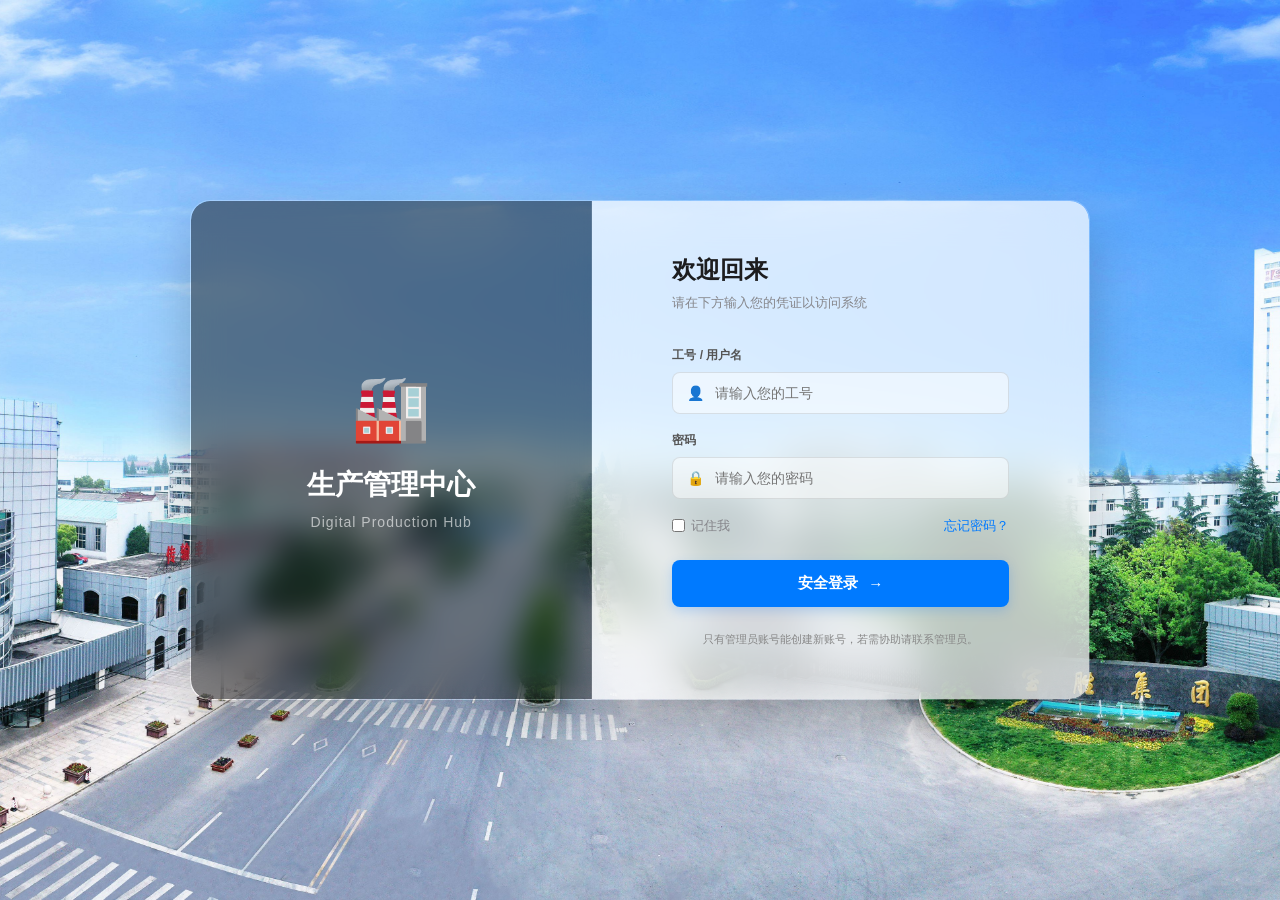
==== commit 377ed1b2: "局部美化" ====
--- a/index.html
+++ b/index.html
@@ -20,7 +20,6 @@
                 <div class="brand-logo">🏭</div>
                 <h1>生产管理中心</h1>
                 <p>Digital Production Hub</p>
-                <div class="brand-decor"></div>
             </div>
 
             <div class="login-form">
@@ -50,16 +49,16 @@
                     <a href="#" class="forgot-link">忘记密码？</a>
                 </div>
 
-                <button class="login-btn" onclick="handleLogin()">
+                <button type="button" class="login-btn" onclick="App.login()">
                     <span>安全登录</span>
                     <span class="btn-arrow">→</span>
                 </button>
                 
-                <p class="footer-tips">只有admin账号能创建新账号，若需协助请联系管理员。</p>
+                <p class="footer-tips">只有管理员账号能创建新账号，若需协助请联系管理员。</p>
             </div>
         </div>
     </div>
 
-    <script src="js/auth.js"></script>
+    <script src="js/app.js"></script>
 </body>
 </html>
--- a/css/index.css
+++ b/css/index.css
@@ -1,15 +1,14 @@
 /* ==================== css/index.css ==================== */
-/* 现代登录页设计：卡片式、蓝色调、微动画 */
+/* 非对称毛玻璃风格：左侧深色沉浸，右侧白色纯净 */
 
 :root {
-    --primary-color: #007AFF;    /* 现代蓝 */
-    --primary-hover: #006EDF;   /* 悬停蓝 */
-    --bg-color: #f0f4f7;        /* 极淡灰蓝背景 */
-    --card-bg: #ffffff;         /* 纯白卡片 */
-    --text-main: #1d1d1f;       /* 深灰主文字 */
-    --text-sub: #86868b;        /* 中灰次文字 */
-    --border-color: #e5e5e7;    /* 淡灰分割线 */
-    --shadow-card: 0 20px 40px rgba(0,0,0,0.1); /* 深阴影提升高级感 */
+    --primary-color: #007AFF;
+    --primary-hover: #006EDF;
+    --dark-glass: rgba(0, 0, 0, 0.45);    /* 左侧深色 */
+    --light-glass: rgba(255, 255, 255, 0.7); /* 右侧白色毛玻璃 */
+    --glass-border: rgba(255, 255, 255, 0.2);
+    --text-dark: #1d1d1f;                 /* 右侧主文字 */
+    --text-muted: #86868b;                /* 右侧次文字 */
 }
 
 * { box-sizing: border-box; margin: 0; padding: 0; font-family: "PingFang SC", "Microsoft YaHei", sans-serif; }
@@ -19,38 +18,32 @@
     display: flex;
     justify-content: center;
     align-items: center;
-    background: var(--bg-color);
-    overflow: hidden; /* 防止背景装饰撑开滚动条 */
+    background: url('../baosheng.jpg') center/cover no-repeat;
+    overflow: hidden;
 }
 
-/* 1. 动态背景装饰 */
-.bg-decor { position: fixed; top: 0; left: 0; width: 100%; height: 100%; z-index: -1; }
-.circle { position: absolute; border-radius: 50%; background: linear-gradient(135deg, rgba(0,122,255,0.1), rgba(0,122,255,0.01)); animation: float 10s infinite ease-in-out; }
-.circle-1 { width: 400px; height: 400px; top: -100px; right: -100px; }
-.circle-2 { width: 300px; height: 300px; bottom: -50px; left: -50px; animation-delay: -5s; }
+.bg-decor { display: none; }
 
-@keyframes float { 0%, 100% { transform: translateY(0) rotate(0deg); } 50% { transform: translateY(-20px) rotate(10deg); } }
-
-
-/* 2. 登录卡片布局 */
-.login-container { animation: fadeIn 0.6s ease-out; }
-@keyframes fadeIn { from { opacity: 0; transform: translateY(20px); } to { opacity: 1; transform: translateY(0); } }
-
+/* 登录卡片主容器 */
 .login-card {
     display: flex;
     width: 900px;
-    height: 550px;
-    background: var(--card-bg);
+    height: 500px;
     border-radius: 20px;
-    box-shadow: var(--shadow-card);
-    overflow: hidden; /* 圆角包裹内容 */
+    box-shadow: 0 25px 50px rgba(0, 0, 0, 0.2);
+    overflow: hidden;
+    animation: fadeIn 0.6s ease-out;
+    border: 1px solid var(--glass-border);
 }
 
+@keyframes fadeIn { from { opacity: 0; transform: translateY(10px); } to { opacity: 1; transform: translateY(0); } }
 
-/* 3. 左侧：品牌展示区 */
+/* 左侧：深色品牌区 */
 .login-brand {
     flex: 1;
-    background: linear-gradient(150deg, #1a1a1a 0%, #333 100%); /* 暗黑质感 */
+    background: var(--dark-glass);
+    backdrop-filter: blur(15px);
+    -webkit-backdrop-filter: blur(15px);
     color: white;
     padding: 60px;
     display: flex;
@@ -58,52 +51,61 @@
     justify-content: center;
     align-items: center;
     text-align: center;
-    position: relative;
+    border-right: 1px solid rgba(255, 255, 255, 0.1);
 }
-.brand-logo { font-size: 64px; margin-bottom: 20px; filter: drop-shadow(0 4px 10px rgba(0,122,255,0.3)); }
-.login-brand h1 { font-size: 28px; font-weight: bold; color: var(--primary-color); margin-bottom: 10px; }
-.login-brand p { font-size: 14px; color: #aaa; letter-spacing: 1px; }
 
-/* 品牌区装饰线条 */
-.brand-decor { position: absolute; bottom: 40px; left: 60px; width: 50px; height: 4px; background: var(--primary-color); border-radius: 2px; }
+.brand-logo { font-size: 64px; margin-bottom: 20px; }
+.login-brand h1 { font-size: 28px; font-weight: bold; margin-bottom: 10px; }
+.login-brand p { font-size: 14px; color: rgba(255,255,255,0.6); letter-spacing: 1px; }
 
+/* 右侧：白色毛玻璃表单区 */
+.login-form {
+    flex: 1.2;
+    background: var(--light-glass);
+    backdrop-filter: blur(20px); /* 稍微增强右侧模糊，屏蔽背景干扰 */
+    -webkit-backdrop-filter: blur(20px);
+    padding: 60px 80px;
+    display: flex;
+    flex-direction: column;
+    justify-content: center;
+}
 
-/* 4. 右侧：表单操作区 */
-.login-form { flex: 1.2; padding: 60px 80px; display: flex; flex-direction: column; justify-content: center; }
-.login-form h2 { font-size: 24px; color: var(--text-main); margin-bottom: 10px; }
-.subtitle { font-size: 14px; color: var(--text-sub); margin-bottom: 40px; }
+.login-form h2 { font-size: 24px; color: var(--text-dark); margin-bottom: 8px; }
+.subtitle { font-size: 13px; color: var(--text-muted); margin-bottom: 35px; }
 
-/* 输入框组 */
-.input-group { margin-bottom: 20px; }
-.input-group label { display: block; font-size: 13px; color: #666; margin-bottom: 8px; font-weight: bold; }
+/* 输入框优化：浅灰色背景对齐白色玻璃 */
+.input-group { margin-bottom: 18px; }
+.input-group label { display: block; font-size: 12px; color: #555; margin-bottom: 8px; font-weight: 600; }
 .input-wrapper { position: relative; }
-.input-wrapper .icon { position: absolute; left: 15px; top: 50%; transform: translateY(-50%); font-size: 16px; color: #999; }
+.input-wrapper .icon { position: absolute; left: 15px; top: 50%; transform: translateY(-50%); font-size: 14px; color: #888; }
 
 .input-wrapper input {
     width: 100%;
-    padding: 12px 15px 12px 45px; /* 左侧留出图标位置 */
-    border: 1px solid var(--border-color);
+    padding: 12px 15px 12px 42px;
+    border: 1px solid rgba(0,0,0,0.1);
     border-radius: 8px;
     font-size: 14px;
-    color: var(--text-main);
-    background: #fbfbfd;
+    color: var(--text-dark);
+    background: rgba(255, 255, 255, 0.5); /* 半透明白底 */
     transition: all 0.3s;
 }
-.input-wrapper input:focus { border-color: var(--primary-color); outline: none; background: #fff; box-shadow: 0 0 0 4px rgba(0,122,255,0.1); }
 
+.input-wrapper input:focus {
+    border-color: var(--primary-color);
+    background: white;
+    outline: none;
+    box-shadow: 0 0 0 4px rgba(0, 122, 255, 0.1);
+}
 
-/* 表单选项 (记住我、忘记密码) */
-.form-options { display: flex; justify-content: space-between; align-items: center; margin-bottom: 30px; font-size: 13px; }
-.remember-me { color: var(--text-sub); display: flex; align-items: center; gap: 6px; cursor: pointer; }
-.remember-me input { cursor: pointer; }
-.forgot-link { color: var(--primary-color); text-decoration: none; transition: 0.3s; }
-.forgot-link:hover { text-decoration: underline; }
+/* 选项区 */
+.form-options { display: flex; justify-content: space-between; align-items: center; margin-bottom: 25px; font-size: 13px; }
+.remember-me { color: var(--text-muted); display: flex; align-items: center; gap: 6px; }
+.forgot-link { color: var(--primary-color); text-decoration: none; font-weight: 500; }
 
-
-/* 登录按钮：对齐蓝色风格，增加箭头交互 */
+/* 登录按钮 */
 .login-btn {
     width: 100%;
-    padding: 15px;
+    padding: 14px;
     background: var(--primary-color);
     color: white;
     border: none;
@@ -113,13 +115,9 @@
     cursor: pointer;
     transition: all 0.3s ease;
     display: flex; justify-content: center; align-items: center; gap: 10px;
+    box-shadow: 0 4px 12px rgba(0,122,255,0.2);
 }
-.login-btn:hover { background: var(--primary-hover); transform: translateY(-2px); box-shadow: 0 8px 20px rgba(0,122,255,0.3); }
-.login-btn:active { transform: translateY(0); }
-
-.btn-arrow { transition: transform 0.3s; }
-.login-btn:hover .btn-arrow { transform: translateX(5px); } /* 悬停时箭头右滑 */
-
+.login-btn:hover { background: var(--primary-hover); transform: translateY(-1px); box-shadow: 0 6px 15px rgba(0,122,255,0.3); }
 
 /* 底部提示 */
-.footer-tips { font-size: 12px; color: var(--text-sub); text-align: center; margin-top: 30px; line-height: 1.6; }+.footer-tips { font-size: 11px; color: #888; text-align: center; margin-top: 25px; }
